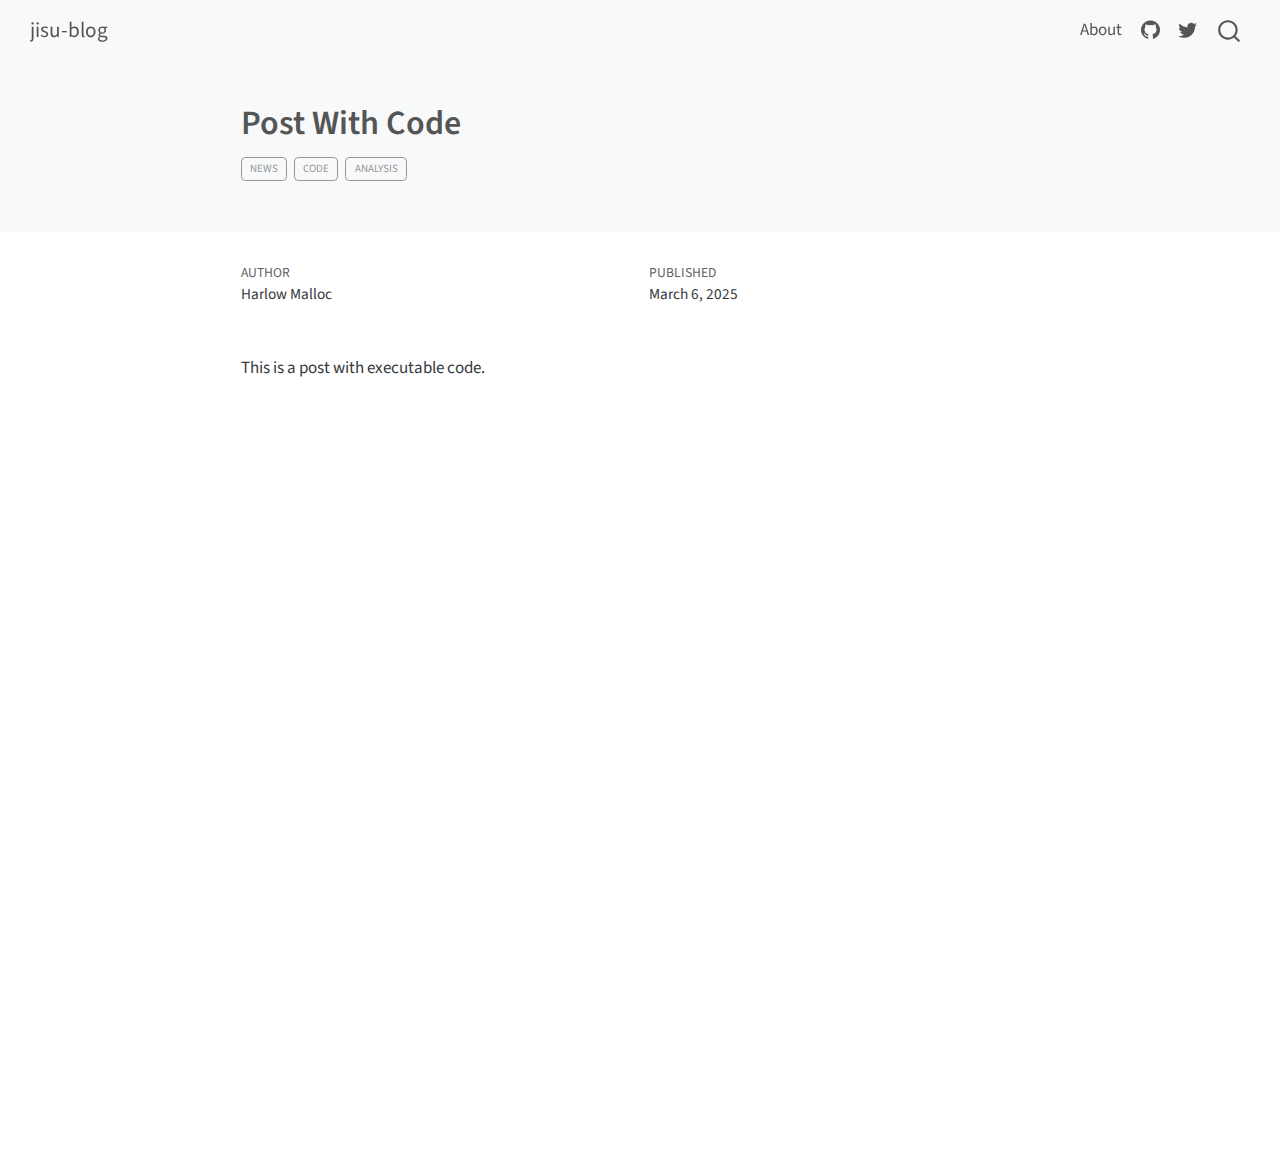
==== docs/posts/post-with-code/index.html @ 8230a5e7 "init post" ====
<!DOCTYPE html>
<html xmlns="http://www.w3.org/1999/xhtml" lang="en" xml:lang="en"><head>

<meta charset="utf-8">
<meta name="generator" content="quarto-1.6.42">

<meta name="viewport" content="width=device-width, initial-scale=1.0, user-scalable=yes">

<meta name="author" content="Harlow Malloc">
<meta name="dcterms.date" content="2025-03-06">

<title>Post With Code – jisu-blog</title>
<style>
code{white-space: pre-wrap;}
span.smallcaps{font-variant: small-caps;}
div.columns{display: flex; gap: min(4vw, 1.5em);}
div.column{flex: auto; overflow-x: auto;}
div.hanging-indent{margin-left: 1.5em; text-indent: -1.5em;}
ul.task-list{list-style: none;}
ul.task-list li input[type="checkbox"] {
  width: 0.8em;
  margin: 0 0.8em 0.2em -1em; /* quarto-specific, see https://github.com/quarto-dev/quarto-cli/issues/4556 */ 
  vertical-align: middle;
}
</style>


<script src="../../site_libs/quarto-nav/quarto-nav.js"></script>
<script src="../../site_libs/quarto-nav/headroom.min.js"></script>
<script src="../../site_libs/clipboard/clipboard.min.js"></script>
<script src="../../site_libs/quarto-search/autocomplete.umd.js"></script>
<script src="../../site_libs/quarto-search/fuse.min.js"></script>
<script src="../../site_libs/quarto-search/quarto-search.js"></script>
<meta name="quarto:offset" content="../../">
<script src="../../site_libs/quarto-html/quarto.js"></script>
<script src="../../site_libs/quarto-html/popper.min.js"></script>
<script src="../../site_libs/quarto-html/tippy.umd.min.js"></script>
<script src="../../site_libs/quarto-html/anchor.min.js"></script>
<link href="../../site_libs/quarto-html/tippy.css" rel="stylesheet">
<link href="../../site_libs/quarto-html/quarto-syntax-highlighting-2f5df379a58b258e96c21c0638c20c03.css" rel="stylesheet" id="quarto-text-highlighting-styles">
<script src="../../site_libs/bootstrap/bootstrap.min.js"></script>
<link href="../../site_libs/bootstrap/bootstrap-icons.css" rel="stylesheet">
<link href="../../site_libs/bootstrap/bootstrap-ddd961a2510921635943dfbbd19534c4.min.css" rel="stylesheet" append-hash="true" id="quarto-bootstrap" data-mode="light">
<script id="quarto-search-options" type="application/json">{
  "location": "navbar",
  "copy-button": false,
  "collapse-after": 3,
  "panel-placement": "end",
  "type": "overlay",
  "limit": 50,
  "keyboard-shortcut": [
    "f",
    "/",
    "s"
  ],
  "show-item-context": false,
  "language": {
    "search-no-results-text": "No results",
    "search-matching-documents-text": "matching documents",
    "search-copy-link-title": "Copy link to search",
    "search-hide-matches-text": "Hide additional matches",
    "search-more-match-text": "more match in this document",
    "search-more-matches-text": "more matches in this document",
    "search-clear-button-title": "Clear",
    "search-text-placeholder": "",
    "search-detached-cancel-button-title": "Cancel",
    "search-submit-button-title": "Submit",
    "search-label": "Search"
  }
}</script>


<link rel="stylesheet" href="../../styles.css">
</head>

<body class="nav-fixed fullcontent">

<div id="quarto-search-results"></div>
  <header id="quarto-header" class="headroom fixed-top quarto-banner">
    <nav class="navbar navbar-expand-lg " data-bs-theme="dark">
      <div class="navbar-container container-fluid">
      <div class="navbar-brand-container mx-auto">
    <a class="navbar-brand" href="../../index.html">
    <span class="navbar-title">jisu-blog</span>
    </a>
  </div>
            <div id="quarto-search" class="" title="Search"></div>
          <button class="navbar-toggler" type="button" data-bs-toggle="collapse" data-bs-target="#navbarCollapse" aria-controls="navbarCollapse" role="menu" aria-expanded="false" aria-label="Toggle navigation" onclick="if (window.quartoToggleHeadroom) { window.quartoToggleHeadroom(); }">
  <span class="navbar-toggler-icon"></span>
</button>
          <div class="collapse navbar-collapse" id="navbarCollapse">
            <ul class="navbar-nav navbar-nav-scroll ms-auto">
  <li class="nav-item">
    <a class="nav-link" href="../../about.html"> 
<span class="menu-text">About</span></a>
  </li>  
  <li class="nav-item compact">
    <a class="nav-link" href="https://github.com/"> <i class="bi bi-github" role="img">
</i> 
<span class="menu-text"></span></a>
  </li>  
  <li class="nav-item compact">
    <a class="nav-link" href="https://twitter.com"> <i class="bi bi-twitter" role="img">
</i> 
<span class="menu-text"></span></a>
  </li>  
</ul>
          </div> <!-- /navcollapse -->
            <div class="quarto-navbar-tools">
</div>
      </div> <!-- /container-fluid -->
    </nav>
</header>
<!-- content -->
<header id="title-block-header" class="quarto-title-block default page-columns page-full">
  <div class="quarto-title-banner page-columns page-full">
    <div class="quarto-title column-body">
      <h1 class="title">Post With Code</h1>
                                <div class="quarto-categories">
                <div class="quarto-category">news</div>
                <div class="quarto-category">code</div>
                <div class="quarto-category">analysis</div>
              </div>
                  </div>
  </div>
    
  
  <div class="quarto-title-meta">

      <div>
      <div class="quarto-title-meta-heading">Author</div>
      <div class="quarto-title-meta-contents">
               <p>Harlow Malloc </p>
            </div>
    </div>
      
      <div>
      <div class="quarto-title-meta-heading">Published</div>
      <div class="quarto-title-meta-contents">
        <p class="date">March 6, 2025</p>
      </div>
    </div>
    
      
    </div>
    
  
  </header><div id="quarto-content" class="quarto-container page-columns page-rows-contents page-layout-article page-navbar">
<!-- sidebar -->
<!-- margin-sidebar -->
    
<!-- main -->
<main class="content quarto-banner-title-block" id="quarto-document-content">





<p>This is a post with executable code.</p>



</main> <!-- /main -->
<script id="quarto-html-after-body" type="application/javascript">
window.document.addEventListener("DOMContentLoaded", function (event) {
  const toggleBodyColorMode = (bsSheetEl) => {
    const mode = bsSheetEl.getAttribute("data-mode");
    const bodyEl = window.document.querySelector("body");
    if (mode === "dark") {
      bodyEl.classList.add("quarto-dark");
      bodyEl.classList.remove("quarto-light");
    } else {
      bodyEl.classList.add("quarto-light");
      bodyEl.classList.remove("quarto-dark");
    }
  }
  const toggleBodyColorPrimary = () => {
    const bsSheetEl = window.document.querySelector("link#quarto-bootstrap");
    if (bsSheetEl) {
      toggleBodyColorMode(bsSheetEl);
    }
  }
  toggleBodyColorPrimary();  
  const icon = "";
  const anchorJS = new window.AnchorJS();
  anchorJS.options = {
    placement: 'right',
    icon: icon
  };
  anchorJS.add('.anchored');
  const isCodeAnnotation = (el) => {
    for (const clz of el.classList) {
      if (clz.startsWith('code-annotation-')) {                     
        return true;
      }
    }
    return false;
  }
  const onCopySuccess = function(e) {
    // button target
    const button = e.trigger;
    // don't keep focus
    button.blur();
    // flash "checked"
    button.classList.add('code-copy-button-checked');
    var currentTitle = button.getAttribute("title");
    button.setAttribute("title", "Copied!");
    let tooltip;
    if (window.bootstrap) {
      button.setAttribute("data-bs-toggle", "tooltip");
      button.setAttribute("data-bs-placement", "left");
      button.setAttribute("data-bs-title", "Copied!");
      tooltip = new bootstrap.Tooltip(button, 
        { trigger: "manual", 
          customClass: "code-copy-button-tooltip",
          offset: [0, -8]});
      tooltip.show();    
    }
    setTimeout(function() {
      if (tooltip) {
        tooltip.hide();
        button.removeAttribute("data-bs-title");
        button.removeAttribute("data-bs-toggle");
        button.removeAttribute("data-bs-placement");
      }
      button.setAttribute("title", currentTitle);
      button.classList.remove('code-copy-button-checked');
    }, 1000);
    // clear code selection
    e.clearSelection();
  }
  const getTextToCopy = function(trigger) {
      const codeEl = trigger.previousElementSibling.cloneNode(true);
      for (const childEl of codeEl.children) {
        if (isCodeAnnotation(childEl)) {
          childEl.remove();
        }
      }
      return codeEl.innerText;
  }
  const clipboard = new window.ClipboardJS('.code-copy-button:not([data-in-quarto-modal])', {
    text: getTextToCopy
  });
  clipboard.on('success', onCopySuccess);
  if (window.document.getElementById('quarto-embedded-source-code-modal')) {
    const clipboardModal = new window.ClipboardJS('.code-copy-button[data-in-quarto-modal]', {
      text: getTextToCopy,
      container: window.document.getElementById('quarto-embedded-source-code-modal')
    });
    clipboardModal.on('success', onCopySuccess);
  }
    var localhostRegex = new RegExp(/^(?:http|https):\/\/localhost\:?[0-9]*\//);
    var mailtoRegex = new RegExp(/^mailto:/);
      var filterRegex = new RegExp('/' + window.location.host + '/');
    var isInternal = (href) => {
        return filterRegex.test(href) || localhostRegex.test(href) || mailtoRegex.test(href);
    }
    // Inspect non-navigation links and adorn them if external
 	var links = window.document.querySelectorAll('a[href]:not(.nav-link):not(.navbar-brand):not(.toc-action):not(.sidebar-link):not(.sidebar-item-toggle):not(.pagination-link):not(.no-external):not([aria-hidden]):not(.dropdown-item):not(.quarto-navigation-tool):not(.about-link)');
    for (var i=0; i<links.length; i++) {
      const link = links[i];
      if (!isInternal(link.href)) {
        // undo the damage that might have been done by quarto-nav.js in the case of
        // links that we want to consider external
        if (link.dataset.originalHref !== undefined) {
          link.href = link.dataset.originalHref;
        }
      }
    }
  function tippyHover(el, contentFn, onTriggerFn, onUntriggerFn) {
    const config = {
      allowHTML: true,
      maxWidth: 500,
      delay: 100,
      arrow: false,
      appendTo: function(el) {
          return el.parentElement;
      },
      interactive: true,
      interactiveBorder: 10,
      theme: 'quarto',
      placement: 'bottom-start',
    };
    if (contentFn) {
      config.content = contentFn;
    }
    if (onTriggerFn) {
      config.onTrigger = onTriggerFn;
    }
    if (onUntriggerFn) {
      config.onUntrigger = onUntriggerFn;
    }
    window.tippy(el, config); 
  }
  const noterefs = window.document.querySelectorAll('a[role="doc-noteref"]');
  for (var i=0; i<noterefs.length; i++) {
    const ref = noterefs[i];
    tippyHover(ref, function() {
      // use id or data attribute instead here
      let href = ref.getAttribute('data-footnote-href') || ref.getAttribute('href');
      try { href = new URL(href).hash; } catch {}
      const id = href.replace(/^#\/?/, "");
      const note = window.document.getElementById(id);
      if (note) {
        return note.innerHTML;
      } else {
        return "";
      }
    });
  }
  const xrefs = window.document.querySelectorAll('a.quarto-xref');
  const processXRef = (id, note) => {
    // Strip column container classes
    const stripColumnClz = (el) => {
      el.classList.remove("page-full", "page-columns");
      if (el.children) {
        for (const child of el.children) {
          stripColumnClz(child);
        }
      }
    }
    stripColumnClz(note)
    if (id === null || id.startsWith('sec-')) {
      // Special case sections, only their first couple elements
      const container = document.createElement("div");
      if (note.children && note.children.length > 2) {
        container.appendChild(note.children[0].cloneNode(true));
        for (let i = 1; i < note.children.length; i++) {
          const child = note.children[i];
          if (child.tagName === "P" && child.innerText === "") {
            continue;
          } else {
            container.appendChild(child.cloneNode(true));
            break;
          }
        }
        if (window.Quarto?.typesetMath) {
          window.Quarto.typesetMath(container);
        }
        return container.innerHTML
      } else {
        if (window.Quarto?.typesetMath) {
          window.Quarto.typesetMath(note);
        }
        return note.innerHTML;
      }
    } else {
      // Remove any anchor links if they are present
      const anchorLink = note.querySelector('a.anchorjs-link');
      if (anchorLink) {
        anchorLink.remove();
      }
      if (window.Quarto?.typesetMath) {
        window.Quarto.typesetMath(note);
      }
      if (note.classList.contains("callout")) {
        return note.outerHTML;
      } else {
        return note.innerHTML;
      }
    }
  }
  for (var i=0; i<xrefs.length; i++) {
    const xref = xrefs[i];
    tippyHover(xref, undefined, function(instance) {
      instance.disable();
      let url = xref.getAttribute('href');
      let hash = undefined; 
      if (url.startsWith('#')) {
        hash = url;
      } else {
        try { hash = new URL(url).hash; } catch {}
      }
      if (hash) {
        const id = hash.replace(/^#\/?/, "");
        const note = window.document.getElementById(id);
        if (note !== null) {
          try {
            const html = processXRef(id, note.cloneNode(true));
            instance.setContent(html);
          } finally {
            instance.enable();
            instance.show();
          }
        } else {
          // See if we can fetch this
          fetch(url.split('#')[0])
          .then(res => res.text())
          .then(html => {
            const parser = new DOMParser();
            const htmlDoc = parser.parseFromString(html, "text/html");
            const note = htmlDoc.getElementById(id);
            if (note !== null) {
              const html = processXRef(id, note);
              instance.setContent(html);
            } 
          }).finally(() => {
            instance.enable();
            instance.show();
          });
        }
      } else {
        // See if we can fetch a full url (with no hash to target)
        // This is a special case and we should probably do some content thinning / targeting
        fetch(url)
        .then(res => res.text())
        .then(html => {
          const parser = new DOMParser();
          const htmlDoc = parser.parseFromString(html, "text/html");
          const note = htmlDoc.querySelector('main.content');
          if (note !== null) {
            // This should only happen for chapter cross references
            // (since there is no id in the URL)
            // remove the first header
            if (note.children.length > 0 && note.children[0].tagName === "HEADER") {
              note.children[0].remove();
            }
            const html = processXRef(null, note);
            instance.setContent(html);
          } 
        }).finally(() => {
          instance.enable();
          instance.show();
        });
      }
    }, function(instance) {
    });
  }
      let selectedAnnoteEl;
      const selectorForAnnotation = ( cell, annotation) => {
        let cellAttr = 'data-code-cell="' + cell + '"';
        let lineAttr = 'data-code-annotation="' +  annotation + '"';
        const selector = 'span[' + cellAttr + '][' + lineAttr + ']';
        return selector;
      }
      const selectCodeLines = (annoteEl) => {
        const doc = window.document;
        const targetCell = annoteEl.getAttribute("data-target-cell");
        const targetAnnotation = annoteEl.getAttribute("data-target-annotation");
        const annoteSpan = window.document.querySelector(selectorForAnnotation(targetCell, targetAnnotation));
        const lines = annoteSpan.getAttribute("data-code-lines").split(",");
        const lineIds = lines.map((line) => {
          return targetCell + "-" + line;
        })
        let top = null;
        let height = null;
        let parent = null;
        if (lineIds.length > 0) {
            //compute the position of the single el (top and bottom and make a div)
            const el = window.document.getElementById(lineIds[0]);
            top = el.offsetTop;
            height = el.offsetHeight;
            parent = el.parentElement.parentElement;
          if (lineIds.length > 1) {
            const lastEl = window.document.getElementById(lineIds[lineIds.length - 1]);
            const bottom = lastEl.offsetTop + lastEl.offsetHeight;
            height = bottom - top;
          }
          if (top !== null && height !== null && parent !== null) {
            // cook up a div (if necessary) and position it 
            let div = window.document.getElementById("code-annotation-line-highlight");
            if (div === null) {
              div = window.document.createElement("div");
              div.setAttribute("id", "code-annotation-line-highlight");
              div.style.position = 'absolute';
              parent.appendChild(div);
            }
            div.style.top = top - 2 + "px";
            div.style.height = height + 4 + "px";
            div.style.left = 0;
            let gutterDiv = window.document.getElementById("code-annotation-line-highlight-gutter");
            if (gutterDiv === null) {
              gutterDiv = window.document.createElement("div");
              gutterDiv.setAttribute("id", "code-annotation-line-highlight-gutter");
              gutterDiv.style.position = 'absolute';
              const codeCell = window.document.getElementById(targetCell);
              const gutter = codeCell.querySelector('.code-annotation-gutter');
              gutter.appendChild(gutterDiv);
            }
            gutterDiv.style.top = top - 2 + "px";
            gutterDiv.style.height = height + 4 + "px";
          }
          selectedAnnoteEl = annoteEl;
        }
      };
      const unselectCodeLines = () => {
        const elementsIds = ["code-annotation-line-highlight", "code-annotation-line-highlight-gutter"];
        elementsIds.forEach((elId) => {
          const div = window.document.getElementById(elId);
          if (div) {
            div.remove();
          }
        });
        selectedAnnoteEl = undefined;
      };
        // Handle positioning of the toggle
    window.addEventListener(
      "resize",
      throttle(() => {
        elRect = undefined;
        if (selectedAnnoteEl) {
          selectCodeLines(selectedAnnoteEl);
        }
      }, 10)
    );
    function throttle(fn, ms) {
    let throttle = false;
    let timer;
      return (...args) => {
        if(!throttle) { // first call gets through
            fn.apply(this, args);
            throttle = true;
        } else { // all the others get throttled
            if(timer) clearTimeout(timer); // cancel #2
            timer = setTimeout(() => {
              fn.apply(this, args);
              timer = throttle = false;
            }, ms);
        }
      };
    }
      // Attach click handler to the DT
      const annoteDls = window.document.querySelectorAll('dt[data-target-cell]');
      for (const annoteDlNode of annoteDls) {
        annoteDlNode.addEventListener('click', (event) => {
          const clickedEl = event.target;
          if (clickedEl !== selectedAnnoteEl) {
            unselectCodeLines();
            const activeEl = window.document.querySelector('dt[data-target-cell].code-annotation-active');
            if (activeEl) {
              activeEl.classList.remove('code-annotation-active');
            }
            selectCodeLines(clickedEl);
            clickedEl.classList.add('code-annotation-active');
          } else {
            // Unselect the line
            unselectCodeLines();
            clickedEl.classList.remove('code-annotation-active');
          }
        });
      }
  const findCites = (el) => {
    const parentEl = el.parentElement;
    if (parentEl) {
      const cites = parentEl.dataset.cites;
      if (cites) {
        return {
          el,
          cites: cites.split(' ')
        };
      } else {
        return findCites(el.parentElement)
      }
    } else {
      return undefined;
    }
  };
  var bibliorefs = window.document.querySelectorAll('a[role="doc-biblioref"]');
  for (var i=0; i<bibliorefs.length; i++) {
    const ref = bibliorefs[i];
    const citeInfo = findCites(ref);
    if (citeInfo) {
      tippyHover(citeInfo.el, function() {
        var popup = window.document.createElement('div');
        citeInfo.cites.forEach(function(cite) {
          var citeDiv = window.document.createElement('div');
          citeDiv.classList.add('hanging-indent');
          citeDiv.classList.add('csl-entry');
          var biblioDiv = window.document.getElementById('ref-' + cite);
          if (biblioDiv) {
            citeDiv.innerHTML = biblioDiv.innerHTML;
          }
          popup.appendChild(citeDiv);
        });
        return popup.innerHTML;
      });
    }
  }
});
</script>
</div> <!-- /content -->




</body></html>
---- docs/site_libs/quarto-html/tippy.css ----
.tippy-box[data-animation=fade][data-state=hidden]{opacity:0}[data-tippy-root]{max-width:calc(100vw - 10px)}.tippy-box{position:relative;background-color:#333;color:#fff;border-radius:4px;font-size:14px;line-height:1.4;white-space:normal;outline:0;transition-property:transform,visibility,opacity}.tippy-box[data-placement^=top]>.tippy-arrow{bottom:0}.tippy-box[data-placement^=top]>.tippy-arrow:before{bottom:-7px;left:0;border-width:8px 8px 0;border-top-color:initial;transform-origin:center top}.tippy-box[data-placement^=bottom]>.tippy-arrow{top:0}.tippy-box[data-placement^=bottom]>.tippy-arrow:before{top:-7px;left:0;border-width:0 8px 8px;border-bottom-color:initial;transform-origin:center bottom}.tippy-box[data-placement^=left]>.tippy-arrow{right:0}.tippy-box[data-placement^=left]>.tippy-arrow:before{border-width:8px 0 8px 8px;border-left-color:initial;right:-7px;transform-origin:center left}.tippy-box[data-placement^=right]>.tippy-arrow{left:0}.tippy-box[data-placement^=right]>.tippy-arrow:before{left:-7px;border-width:8px 8px 8px 0;border-right-color:initial;transform-origin:center right}.tippy-box[data-inertia][data-state=visible]{transition-timing-function:cubic-bezier(.54,1.5,.38,1.11)}.tippy-arrow{width:16px;height:16px;color:#333}.tippy-arrow:before{content:"";position:absolute;border-color:transparent;border-style:solid}.tippy-content{position:relative;padding:5px 9px;z-index:1}
---- docs/site_libs/quarto-html/quarto-syntax-highlighting-2f5df379a58b258e96c21c0638c20c03.css ----
/* quarto syntax highlight colors */
:root {
  --quarto-hl-ot-color: #003B4F;
  --quarto-hl-at-color: #657422;
  --quarto-hl-ss-color: #20794D;
  --quarto-hl-an-color: #5E5E5E;
  --quarto-hl-fu-color: #4758AB;
  --quarto-hl-st-color: #20794D;
  --quarto-hl-cf-color: #003B4F;
  --quarto-hl-op-color: #5E5E5E;
  --quarto-hl-er-color: #AD0000;
  --quarto-hl-bn-color: #AD0000;
  --quarto-hl-al-color: #AD0000;
  --quarto-hl-va-color: #111111;
  --quarto-hl-bu-color: inherit;
  --quarto-hl-ex-color: inherit;
  --quarto-hl-pp-color: #AD0000;
  --quarto-hl-in-color: #5E5E5E;
  --quarto-hl-vs-color: #20794D;
  --quarto-hl-wa-color: #5E5E5E;
  --quarto-hl-do-color: #5E5E5E;
  --quarto-hl-im-color: #00769E;
  --quarto-hl-ch-color: #20794D;
  --quarto-hl-dt-color: #AD0000;
  --quarto-hl-fl-color: #AD0000;
  --quarto-hl-co-color: #5E5E5E;
  --quarto-hl-cv-color: #5E5E5E;
  --quarto-hl-cn-color: #8f5902;
  --quarto-hl-sc-color: #5E5E5E;
  --quarto-hl-dv-color: #AD0000;
  --quarto-hl-kw-color: #003B4F;
}

/* other quarto variables */
:root {
  --quarto-font-monospace: SFMono-Regular, Menlo, Monaco, Consolas, "Liberation Mono", "Courier New", monospace;
}

pre > code.sourceCode > span {
  color: #003B4F;
}

code span {
  color: #003B4F;
}

code.sourceCode > span {
  color: #003B4F;
}

div.sourceCode,
div.sourceCode pre.sourceCode {
  color: #003B4F;
}

code span.ot {
  color: #003B4F;
  font-style: inherit;
}

code span.at {
  color: #657422;
  font-style: inherit;
}

code span.ss {
  color: #20794D;
  font-style: inherit;
}

code span.an {
  color: #5E5E5E;
  font-style: inherit;
}

code span.fu {
  color: #4758AB;
  font-style: inherit;
}

code span.st {
  color: #20794D;
  font-style: inherit;
}

code span.cf {
  color: #003B4F;
  font-weight: bold;
  font-style: inherit;
}

code span.op {
  color: #5E5E5E;
  font-style: inherit;
}

code span.er {
  color: #AD0000;
  font-style: inherit;
}

code span.bn {
  color: #AD0000;
  font-style: inherit;
}

code span.al {
  color: #AD0000;
  font-style: inherit;
}

code span.va {
  color: #111111;
  font-style: inherit;
}

code span.bu {
  font-style: inherit;
}

code span.ex {
  font-style: inherit;
}

code span.pp {
  color: #AD0000;
  font-style: inherit;
}

code span.in {
  color: #5E5E5E;
  font-style: inherit;
}

code span.vs {
  color: #20794D;
  font-style: inherit;
}

code span.wa {
  color: #5E5E5E;
  font-style: italic;
}

code span.do {
  color: #5E5E5E;
  font-style: italic;
}

code span.im {
  color: #00769E;
  font-style: inherit;
}

code span.ch {
  color: #20794D;
  font-style: inherit;
}

code span.dt {
  color: #AD0000;
  font-style: inherit;
}

code span.fl {
  color: #AD0000;
  font-style: inherit;
}

code span.co {
  color: #5E5E5E;
  font-style: inherit;
}

code span.cv {
  color: #5E5E5E;
  font-style: italic;
}

code span.cn {
  color: #8f5902;
  font-style: inherit;
}

code span.sc {
  color: #5E5E5E;
  font-style: inherit;
}

code span.dv {
  color: #AD0000;
  font-style: inherit;
}

code span.kw {
  color: #003B4F;
  font-weight: bold;
  font-style: inherit;
}

.prevent-inlining {
  content: "</";
}

/*# sourceMappingURL=35eb38a806ee71ea6d2563be2308c832.css.map */
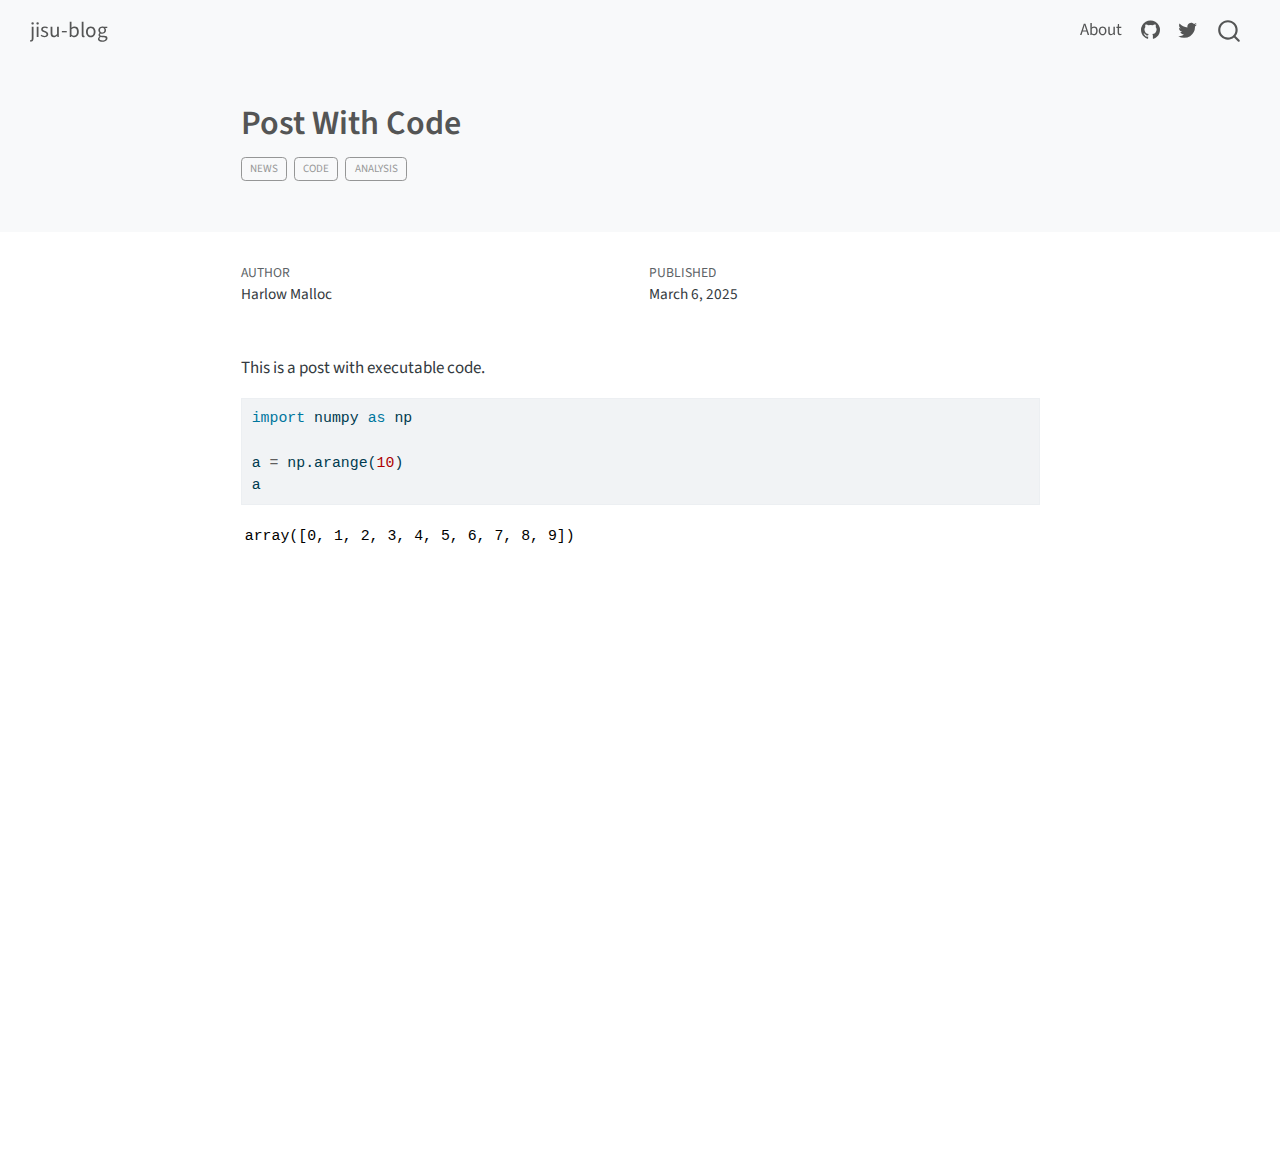
==== commit 56f44315: "add python code" ====
--- a/docs/posts/post-with-code/index.html
+++ b/docs/posts/post-with-code/index.html
@@ -21,6 +21,40 @@
   width: 0.8em;
   margin: 0 0.8em 0.2em -1em; /* quarto-specific, see https://github.com/quarto-dev/quarto-cli/issues/4556 */ 
   vertical-align: middle;
+}
+/* CSS for syntax highlighting */
+pre > code.sourceCode { white-space: pre; position: relative; }
+pre > code.sourceCode > span { line-height: 1.25; }
+pre > code.sourceCode > span:empty { height: 1.2em; }
+.sourceCode { overflow: visible; }
+code.sourceCode > span { color: inherit; text-decoration: inherit; }
+div.sourceCode { margin: 1em 0; }
+pre.sourceCode { margin: 0; }
+@media screen {
+div.sourceCode { overflow: auto; }
+}
+@media print {
+pre > code.sourceCode { white-space: pre-wrap; }
+pre > code.sourceCode > span { display: inline-block; text-indent: -5em; padding-left: 5em; }
+}
+pre.numberSource code
+  { counter-reset: source-line 0; }
+pre.numberSource code > span
+  { position: relative; left: -4em; counter-increment: source-line; }
+pre.numberSource code > span > a:first-child::before
+  { content: counter(source-line);
+    position: relative; left: -1em; text-align: right; vertical-align: baseline;
+    border: none; display: inline-block;
+    -webkit-touch-callout: none; -webkit-user-select: none;
+    -khtml-user-select: none; -moz-user-select: none;
+    -ms-user-select: none; user-select: none;
+    padding: 0 4px; width: 4em;
+  }
+pre.numberSource { margin-left: 3em;  padding-left: 4px; }
+div.sourceCode
+  {   }
+@media screen {
+pre > code.sourceCode > span > a:first-child::before { text-decoration: underline; }
 }
 </style>
 
@@ -157,6 +191,15 @@
 
 
 <p>This is a post with executable code.</p>
+<div id="33433c7b" class="cell" data-execution_count="1">
+<div class="sourceCode cell-code" id="cb1"><pre class="sourceCode python code-with-copy"><code class="sourceCode python"><span id="cb1-1"><a href="#cb1-1" aria-hidden="true" tabindex="-1"></a><span class="im">import</span> numpy <span class="im">as</span> np</span>
+<span id="cb1-2"><a href="#cb1-2" aria-hidden="true" tabindex="-1"></a></span>
+<span id="cb1-3"><a href="#cb1-3" aria-hidden="true" tabindex="-1"></a>a <span class="op">=</span> np.arange(<span class="dv">10</span>)</span>
+<span id="cb1-4"><a href="#cb1-4" aria-hidden="true" tabindex="-1"></a>a</span></code><button title="Copy to Clipboard" class="code-copy-button"><i class="bi"></i></button></pre></div>
+<div class="cell-output cell-output-display" data-execution_count="1">
+<pre><code>array([0, 1, 2, 3, 4, 5, 6, 7, 8, 9])</code></pre>
+</div>
+</div>
 
 
 
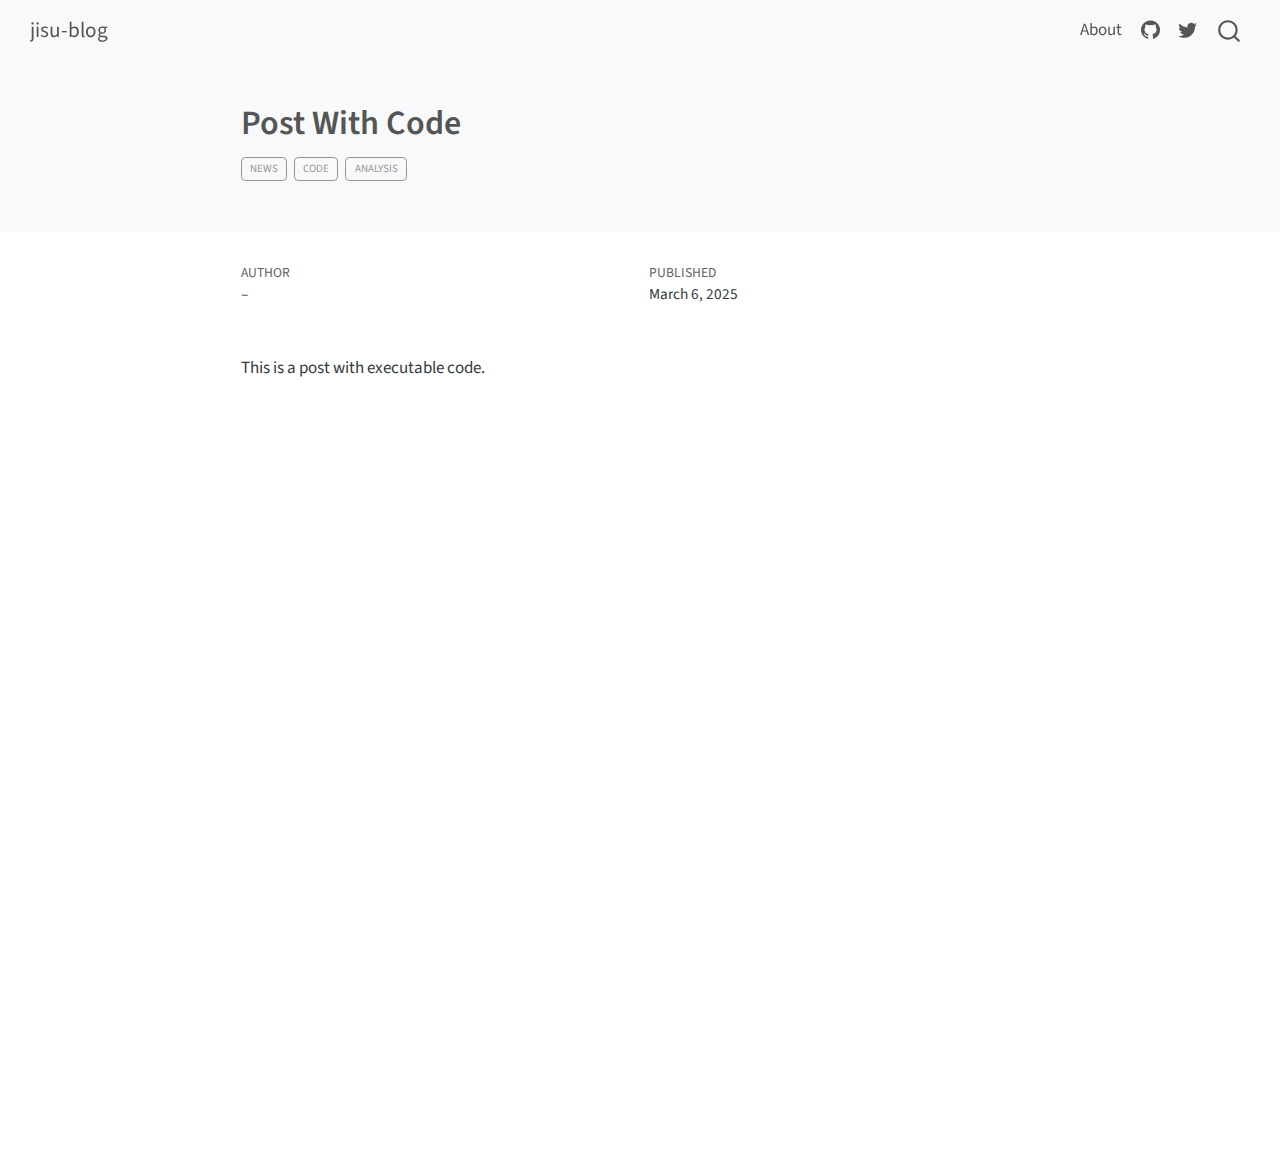
==== commit a41d2343: "blod update" ====
--- a/docs/posts/post-with-code/index.html
+++ b/docs/posts/post-with-code/index.html
@@ -6,7 +6,7 @@
 
 <meta name="viewport" content="width=device-width, initial-scale=1.0, user-scalable=yes">
 
-<meta name="author" content="Harlow Malloc">
+<meta name="author" content="–">
 <meta name="dcterms.date" content="2025-03-06">
 
 <title>Post With Code – jisu-blog</title>
@@ -21,40 +21,6 @@
   width: 0.8em;
   margin: 0 0.8em 0.2em -1em; /* quarto-specific, see https://github.com/quarto-dev/quarto-cli/issues/4556 */ 
   vertical-align: middle;
-}
-/* CSS for syntax highlighting */
-pre > code.sourceCode { white-space: pre; position: relative; }
-pre > code.sourceCode > span { line-height: 1.25; }
-pre > code.sourceCode > span:empty { height: 1.2em; }
-.sourceCode { overflow: visible; }
-code.sourceCode > span { color: inherit; text-decoration: inherit; }
-div.sourceCode { margin: 1em 0; }
-pre.sourceCode { margin: 0; }
-@media screen {
-div.sourceCode { overflow: auto; }
-}
-@media print {
-pre > code.sourceCode { white-space: pre-wrap; }
-pre > code.sourceCode > span { display: inline-block; text-indent: -5em; padding-left: 5em; }
-}
-pre.numberSource code
-  { counter-reset: source-line 0; }
-pre.numberSource code > span
-  { position: relative; left: -4em; counter-increment: source-line; }
-pre.numberSource code > span > a:first-child::before
-  { content: counter(source-line);
-    position: relative; left: -1em; text-align: right; vertical-align: baseline;
-    border: none; display: inline-block;
-    -webkit-touch-callout: none; -webkit-user-select: none;
-    -khtml-user-select: none; -moz-user-select: none;
-    -ms-user-select: none; user-select: none;
-    padding: 0 4px; width: 4em;
-  }
-pre.numberSource { margin-left: 3em;  padding-left: 4px; }
-div.sourceCode
-  {   }
-@media screen {
-pre > code.sourceCode > span > a:first-child::before { text-decoration: underline; }
 }
 </style>
 
@@ -164,7 +130,7 @@
       <div>
       <div class="quarto-title-meta-heading">Author</div>
       <div class="quarto-title-meta-contents">
-               <p>Harlow Malloc </p>
+               <p>– </p>
             </div>
     </div>
       
@@ -191,15 +157,6 @@
 
 
 <p>This is a post with executable code.</p>
-<div id="33433c7b" class="cell" data-execution_count="1">
-<div class="sourceCode cell-code" id="cb1"><pre class="sourceCode python code-with-copy"><code class="sourceCode python"><span id="cb1-1"><a href="#cb1-1" aria-hidden="true" tabindex="-1"></a><span class="im">import</span> numpy <span class="im">as</span> np</span>
-<span id="cb1-2"><a href="#cb1-2" aria-hidden="true" tabindex="-1"></a></span>
-<span id="cb1-3"><a href="#cb1-3" aria-hidden="true" tabindex="-1"></a>a <span class="op">=</span> np.arange(<span class="dv">10</span>)</span>
-<span id="cb1-4"><a href="#cb1-4" aria-hidden="true" tabindex="-1"></a>a</span></code><button title="Copy to Clipboard" class="code-copy-button"><i class="bi"></i></button></pre></div>
-<div class="cell-output cell-output-display" data-execution_count="1">
-<pre><code>array([0, 1, 2, 3, 4, 5, 6, 7, 8, 9])</code></pre>
-</div>
-</div>
 
 
 
